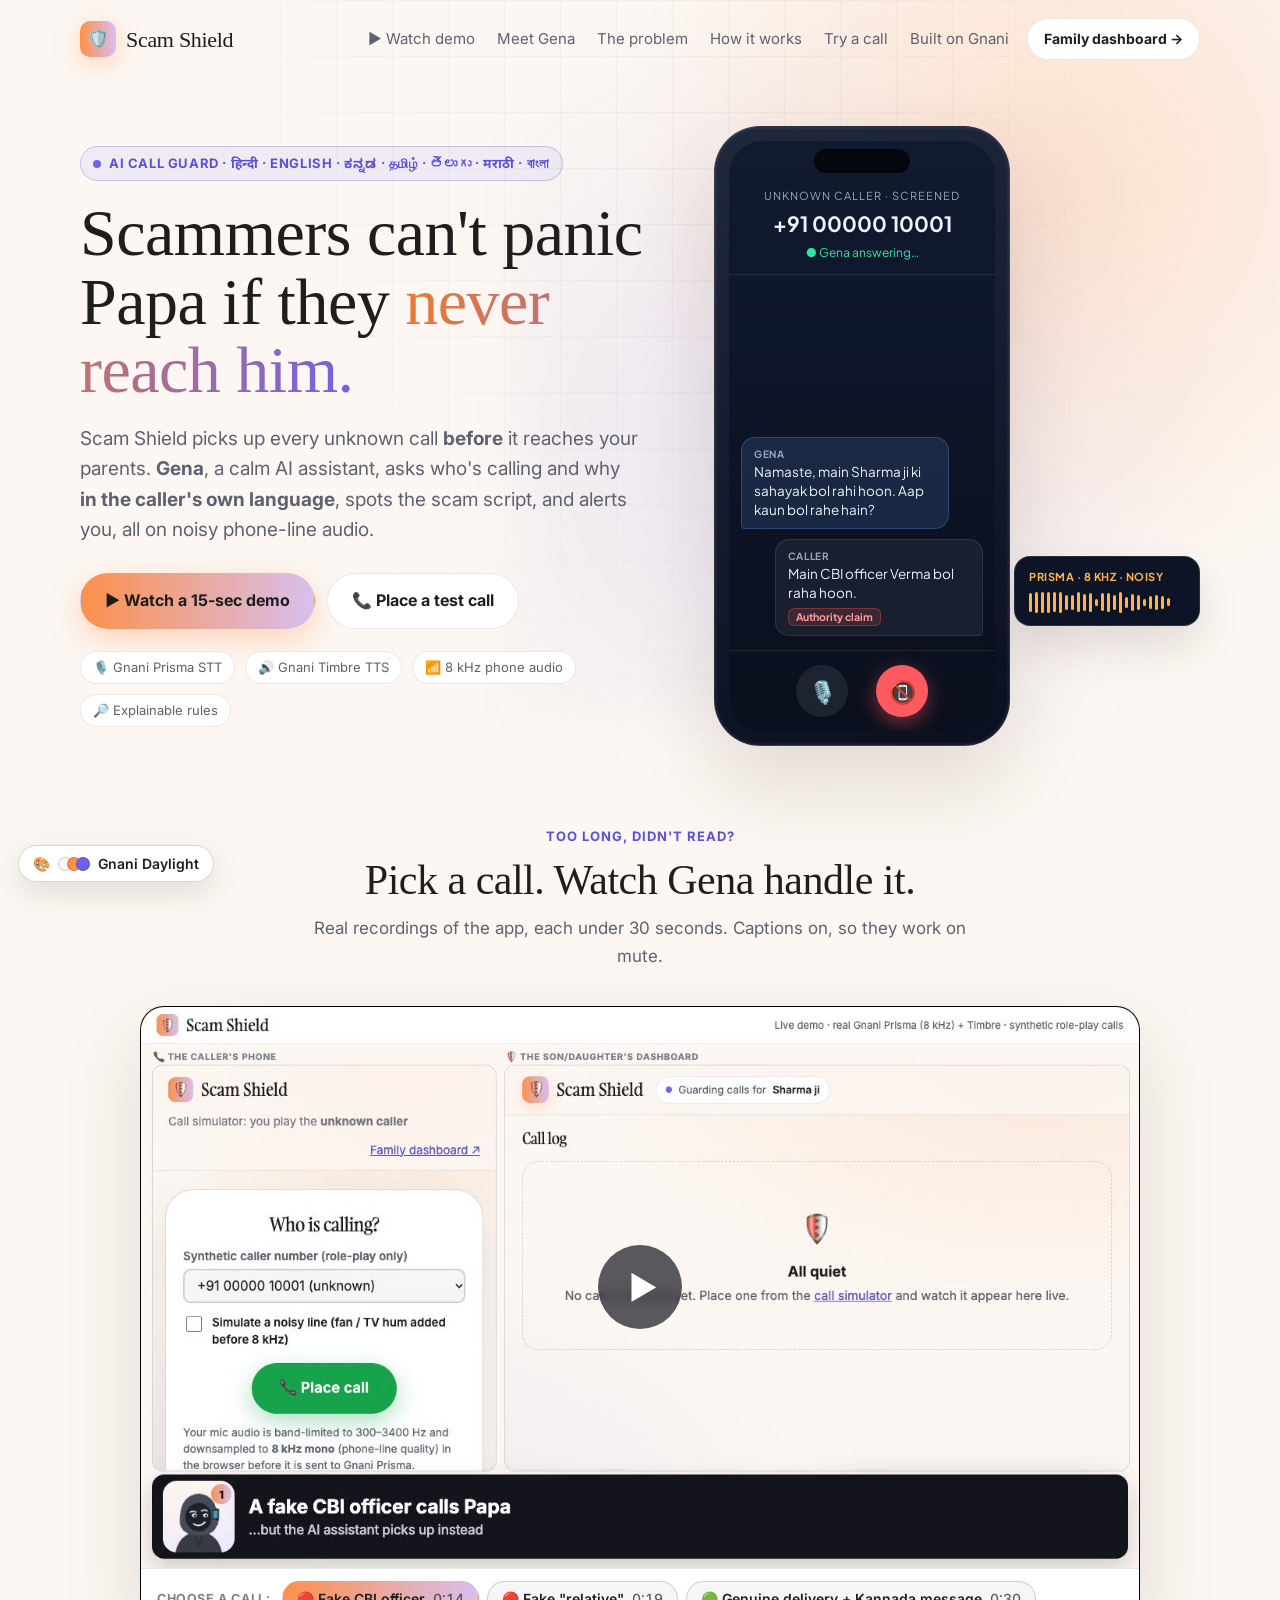
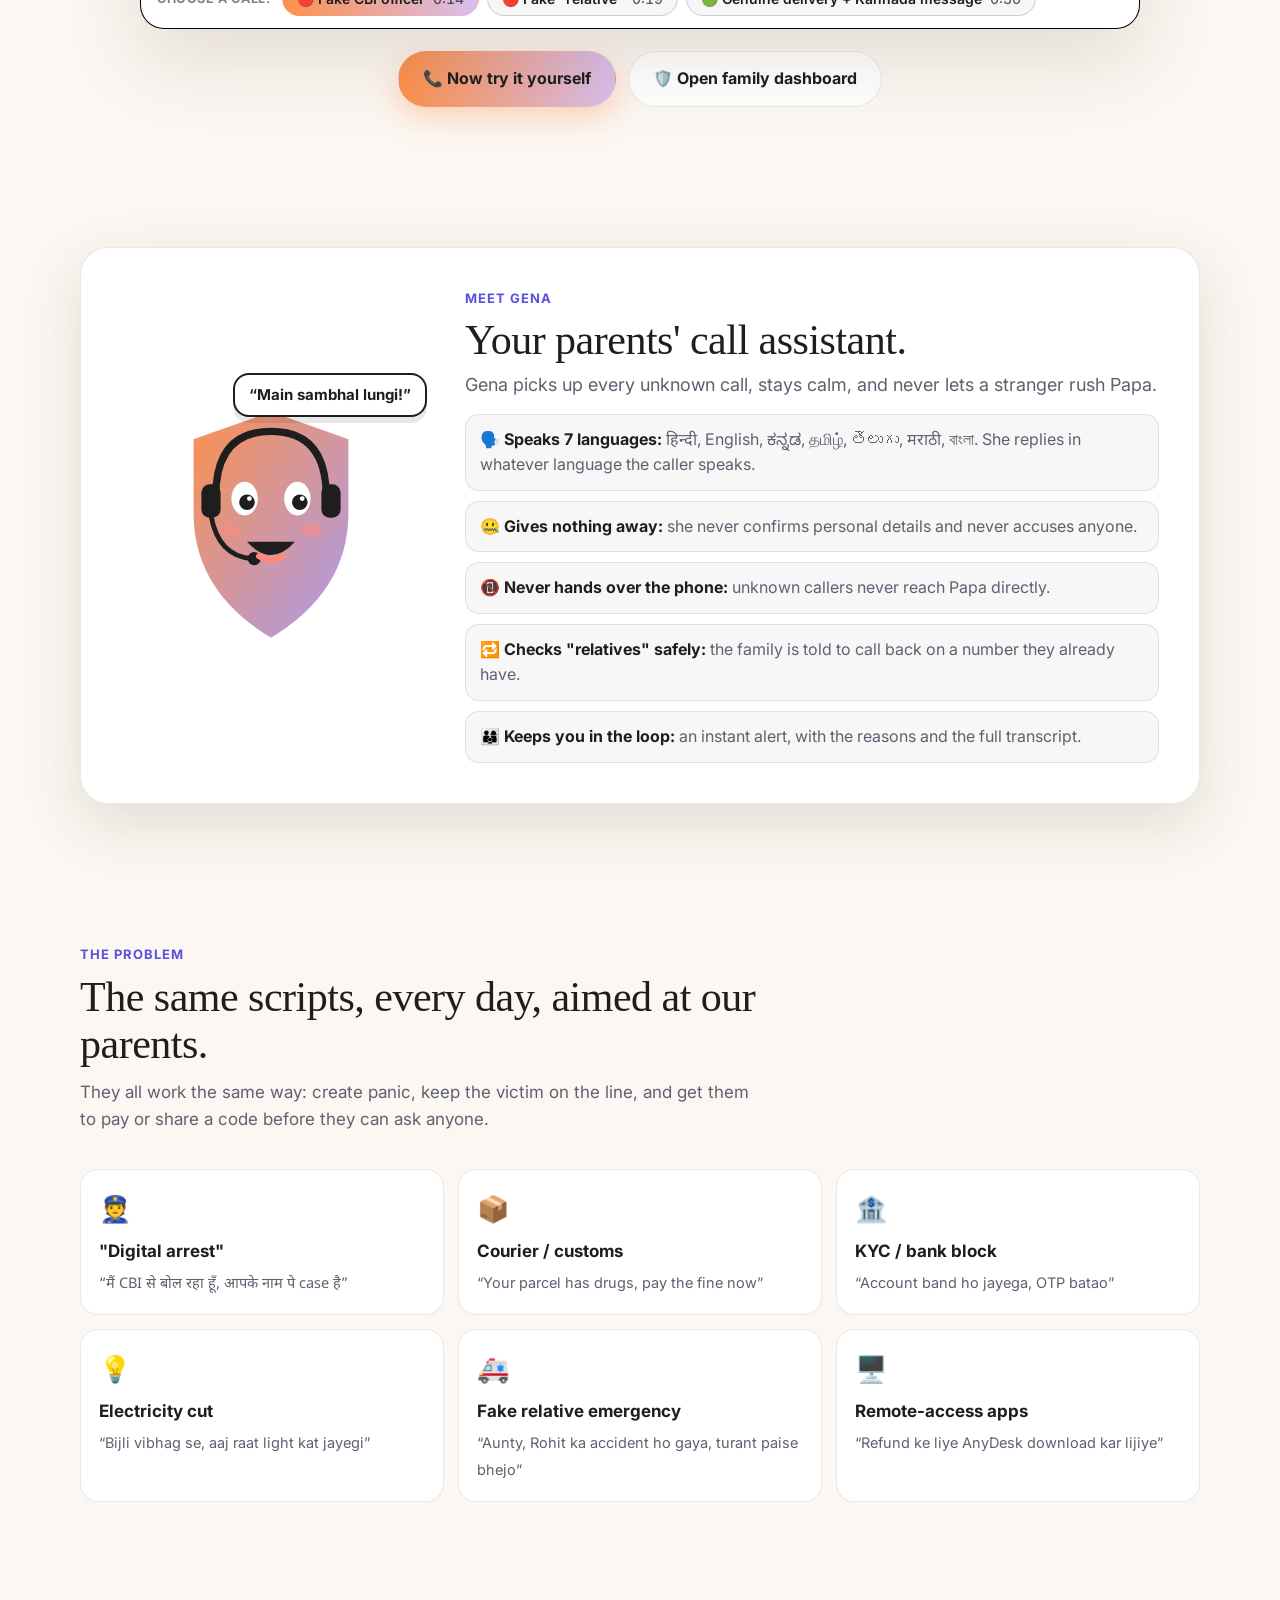
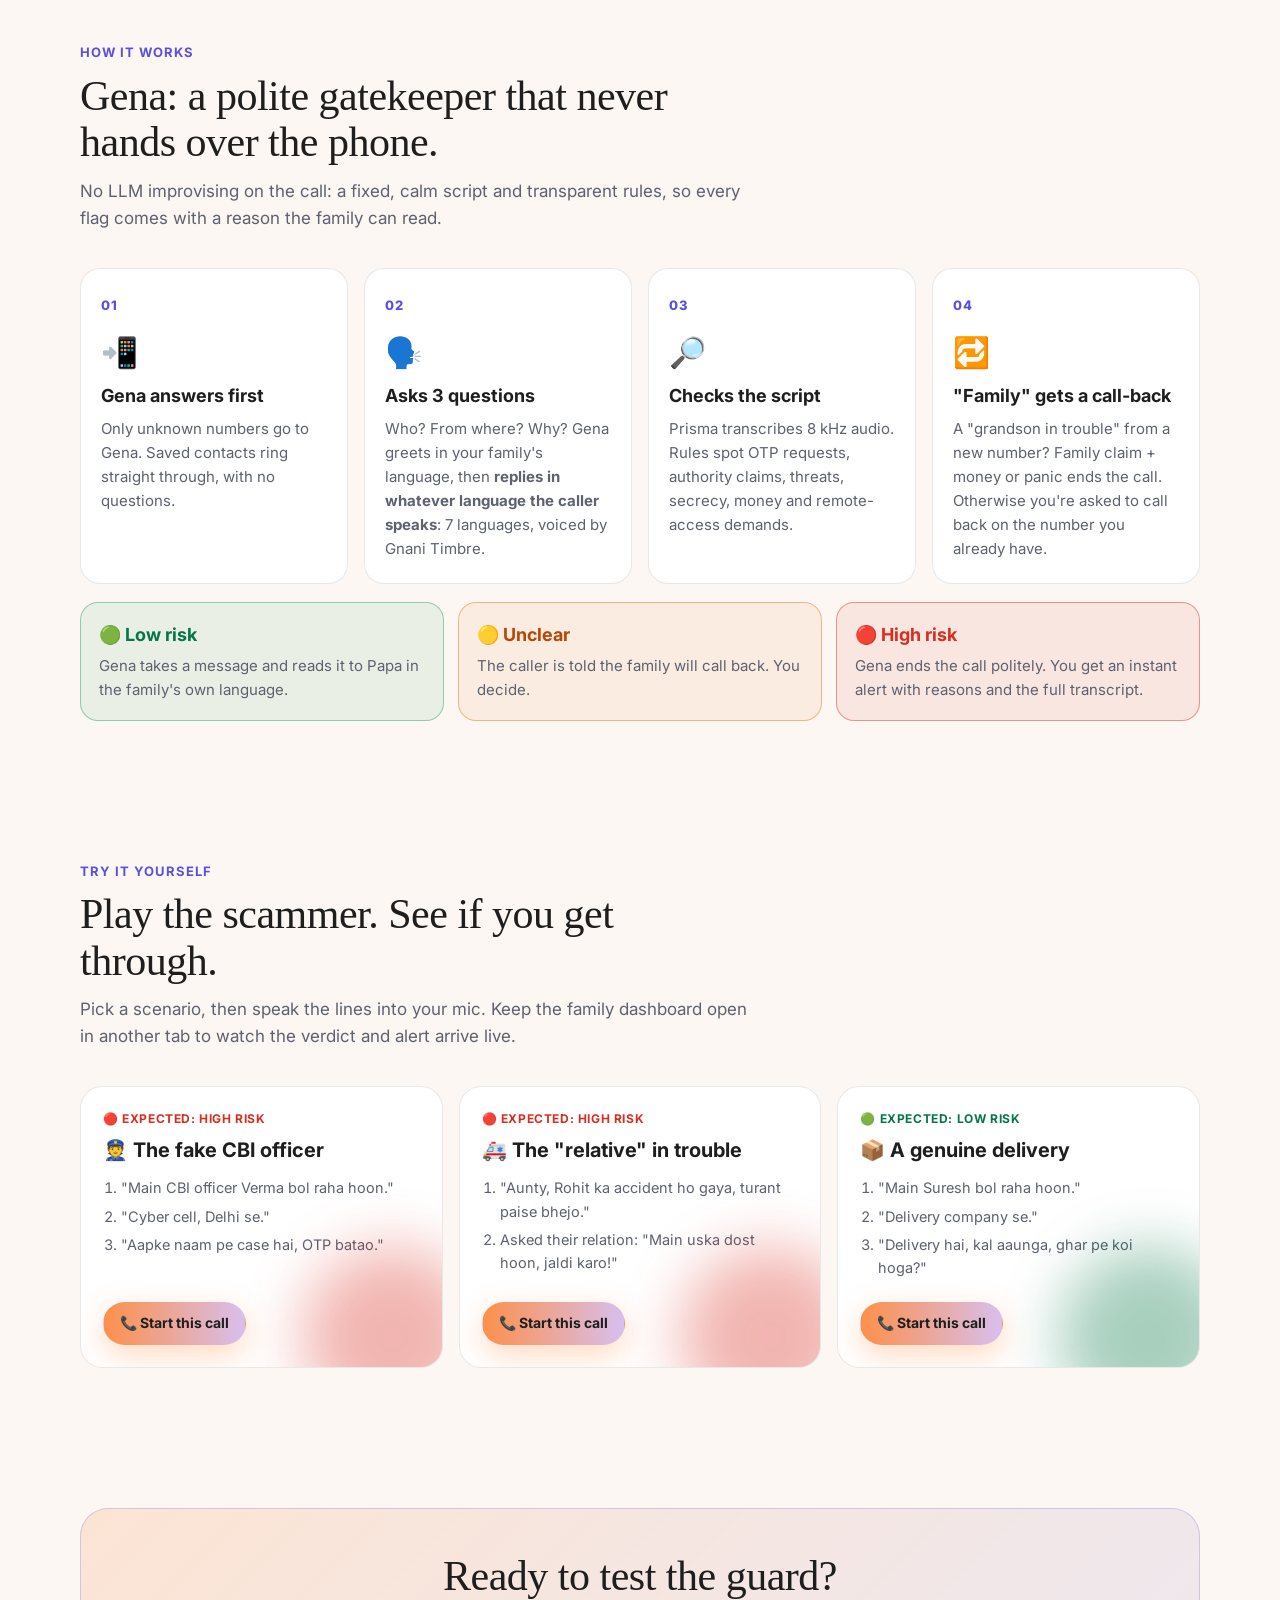
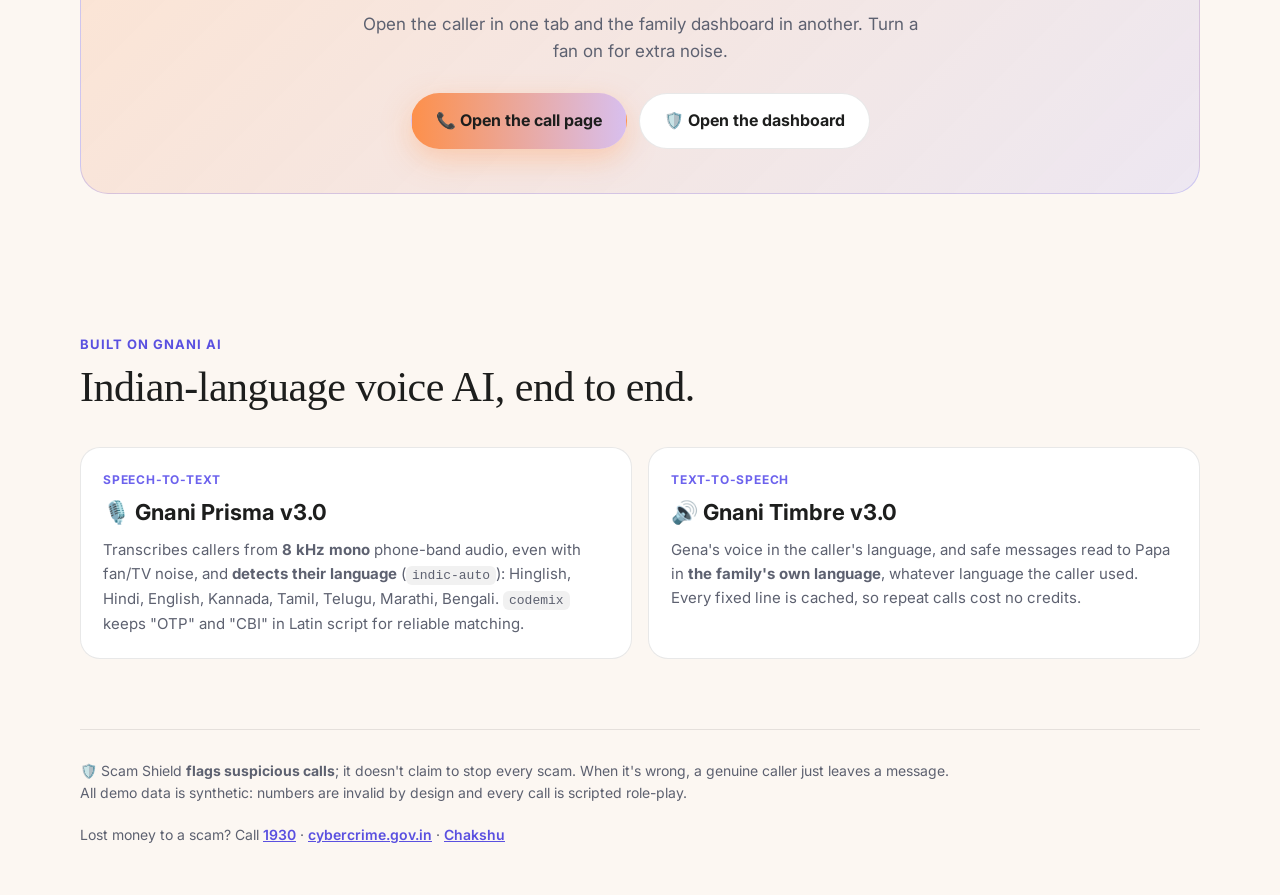
==== static/index.html @ 35595925 "Scam Shield: AI call guard for elderly parents (Gnani Prisma + Timbre) FastAPI backend with Gena, a " ====
<!doctype html>
<html lang="en">
<head>
<meta charset="utf-8">
<meta name="viewport" content="width=device-width, initial-scale=1">
<title>Scam Shield</title>
<meta name="description" content="Meet Gena: an AI call assistant that answers unknown calls for elderly parents, in 7 Indian languages. Built on Gnani Prisma and Timbre.">
<link rel="icon" href="data:image/svg+xml,<svg xmlns=%22http://www.w3.org/2000/svg%22 viewBox=%220 0 100 100%22><text y=%22.9em%22 font-size=%2290%22>🛡️</text></svg>">
<link rel="preconnect" href="https://fonts.googleapis.com">
<link href="https://fonts.googleapis.com/css2?family=Plus+Jakarta+Sans:wght@400;500;600;700;800&family=Noto+Sans+Devanagari:wght@400;600&family=Noto+Sans+Kannada:wght@400;600&display=swap" rel="stylesheet">
<style>
:root {
  --bg: #070b16; --bg2: #0d1426; --card: rgba(var(--fg-rgb),.04); --line: rgba(var(--fg-rgb),.09);
  --ink: #eef2fb; --muted: #9aa6bf; --accent: #ff7a45; --accent2: #ffb347; --teal: #2ee6a6;
  --red: #ff5a5f; --amber: #ffc24b; --green: #36d98a; --blue: #6aa8ff;
}
* { box-sizing: border-box; }
html { scroll-behavior: smooth; }
body { margin: 0; background: var(--bg); color: var(--ink); font: 17px/1.6 "Plus Jakarta Sans", system-ui, sans-serif; overflow-x: hidden; }
.dev { font-family: "Noto Sans Devanagari", "Plus Jakarta Sans", sans-serif; }
.kn { font-family: "Noto Sans Kannada", "Plus Jakarta Sans", sans-serif; }
a { color: inherit; }
.wrap { max-width: 1160px; margin: 0 auto; padding: 0 20px; }

/* background glow */
.glow { position: fixed; inset: -20% -10% auto auto; width: 70vw; height: 70vw; max-width: 900px; max-height: 900px; pointer-events: none; z-index: 0;
  background: radial-gradient(circle at 60% 40%, rgba(var(--accent-rgb),.22), transparent 55%), radial-gradient(circle at 30% 70%, rgba(var(--teal-rgb),.12), transparent 50%); filter: blur(20px); }
.grid-bg { position: fixed; inset: 0; z-index: 0; pointer-events: none; opacity: .35;
  background-image: linear-gradient(var(--line) 1px, transparent 1px), linear-gradient(90deg, var(--line) 1px, transparent 1px);
  background-size: 56px 56px; mask-image: radial-gradient(ellipse at 50% 0%, #000 20%, transparent 70%); -webkit-mask-image: radial-gradient(ellipse at 50% 0%, #000 20%, transparent 70%); }
main, nav, footer { position: relative; z-index: 1; }

/* nav */
nav { display: flex; align-items: center; gap: 18px; padding: 18px 0; }
.logo { white-space: nowrap; display: flex; align-items: center; gap: 10px; font-weight: 800; font-size: 20px; letter-spacing: -.3px; text-decoration: none; }
.logo .mark { width: 36px; height: 36px; border-radius: 10px; display: grid; place-items: center; background: var(--grad); font-size: 18px; box-shadow: 0 6px 24px rgba(var(--accent-rgb),.35); }
nav .links { margin-left: auto; display: flex; gap: 22px; font-size: 15px; color: var(--muted); }
nav .links a { text-decoration: none; } nav .links a:hover { color: var(--ink); }
@media (max-width: 760px) { nav .links { display: none; } nav .btn.sm { margin-left: auto; } }
@media (max-width: 480px) { nav .full { display: none; } }

/* buttons */
.btn { display: inline-flex; align-items: center; gap: 10px; padding: 14px 24px; border-radius: 999px; font-weight: 700; text-decoration: none; font-size: 16px; transition: transform .15s, box-shadow .15s; border: 1px solid transparent; }
.btn:hover { transform: translateY(-2px); }
.btn.primary { background: var(--grad); color: var(--on-accent); box-shadow: 0 10px 30px rgba(var(--accent-rgb),.35); }
.btn.ghost { border-color: var(--line); background: var(--card); color: var(--ink); }
.btn.sm { padding: 9px 16px; font-size: 14px; }

/* hero */
.hero { display: grid; grid-template-columns: 1.1fr .9fr; gap: 40px; align-items: center; padding: 48px 0 70px; }
@media (max-width: 920px) { .hero { grid-template-columns: 1fr; padding-top: 20px; } }
.eyebrow { display: inline-flex; align-items: center; gap: 8px; font-size: 13px; font-weight: 700; letter-spacing: .6px; text-transform: uppercase; color: var(--accent2);
  border: 1px solid rgba(var(--accent2-rgb),.3); background: rgba(var(--accent2-rgb),.08); padding: 6px 12px; border-radius: 999px; }
.dot { width: 8px; height: 8px; border-radius: 50%; background: var(--teal); box-shadow: 0 0 0 0 rgba(var(--teal-rgb),.6); animation: ping 1.8s infinite; }
@keyframes ping { 70% { box-shadow: 0 0 0 10px rgba(var(--teal-rgb),0); } 100% { box-shadow: 0 0 0 0 rgba(var(--teal-rgb),0); } }
h1 { font-size: clamp(38px, 5.6vw, 66px); line-height: 1.04; letter-spacing: -1.8px; margin: 18px 0 18px; font-weight: 800; }
h1 .grad { background: var(--grad-text); -webkit-background-clip: text; background-clip: text; color: transparent; }
.lead { font-size: 19px; color: var(--muted); max-width: 560px; }
.cta { display: flex; gap: 12px; flex-wrap: wrap; margin: 28px 0 22px; }
.badges { display: flex; gap: 10px; flex-wrap: wrap; font-size: 13px; color: var(--muted); }
.badges span { border: 1px solid var(--line); border-radius: 999px; padding: 5px 12px; background: var(--card); }

/* phone mockup */
.phone-wrap { display: flex; justify-content: flex-start; position: relative; width: 100%; max-width: 530px; margin: 0 auto; }
.phone { width: 296px; height: 620px; border-radius: 46px; padding: 14px; background: linear-gradient(160deg, #20283d, #0b1020); border: 1px solid rgba(var(--fg-rgb),.12);
  box-shadow: 0 40px 80px var(--shadow), inset 0 0 0 2px rgba(var(--fg-rgb),.04); position: relative; }
.screen { height: 100%; border-radius: 34px; background: linear-gradient(180deg, #111a30, #0a0f1d); overflow: hidden; display: flex; flex-direction: column; position: relative; }
.notch { position: absolute; top: 8px; left: 50%; transform: translateX(-50%); width: 96px; height: 24px; background: #05070e; border-radius: 20px; z-index: 2; }
.ph-head { padding: 46px 18px 12px; text-align: center; border-bottom: 1px solid var(--line); }
.ph-head .lbl { font-size: 11px; letter-spacing: 1px; text-transform: uppercase; color: var(--muted); }
.ph-head .num { font-size: 21px; font-weight: 700; margin-top: 2px; }
.ph-head .state { font-size: 12px; color: var(--teal); margin-top: 2px; }
.feed { flex: 1; padding: 14px 12px; display: flex; flex-direction: column; gap: 9px; overflow: hidden; justify-content: flex-end; }
.msg { max-width: 86%; padding: 9px 12px; border-radius: 14px; font-size: 13.5px; line-height: 1.4; opacity: 0; transform: translateY(10px); animation: in .45s forwards; }
@keyframes in { to { opacity: 1; transform: none; } }
.msg.agent { background: rgba(var(--blue-rgb),.14); border: 1px solid rgba(var(--blue-rgb),.25); align-self: flex-start; border-bottom-left-radius: 4px; }
.msg.caller { background: rgba(var(--fg-rgb),.06); border: 1px solid var(--line); align-self: flex-end; border-bottom-right-radius: 4px; }
.msg .who { font-size: 10px; font-weight: 700; letter-spacing: .6px; text-transform: uppercase; color: var(--muted); margin-bottom: 2px; }
.flag { font-size: 10.5px; font-weight: 700; margin-top: 5px; display: flex; gap: 4px; flex-wrap: wrap; }
.flag i { font-style: normal; padding: 1px 7px; border-radius: 6px; background: rgba(var(--red-rgb),.16); color: var(--red-ink); border: 1px solid rgba(var(--red-rgb),.3); }
.verdict { align-self: stretch; margin-top: 4px; border-radius: 14px; padding: 11px 12px; background: rgba(var(--red-rgb),.12); border: 1px solid rgba(var(--red-rgb),.45); font-size: 13px; opacity: 0; animation: in .5s forwards; }
.verdict b { color: var(--red-ink); font-size: 15px; }
.ph-foot { padding: 14px; display: flex; justify-content: center; gap: 28px; border-top: 1px solid var(--line); }
.ph-foot div { width: 52px; height: 52px; border-radius: 50%; display: grid; place-items: center; font-size: 22px; }
.ph-foot .mic { background: rgba(var(--fg-rgb),.08); }
.ph-foot .end { background: var(--red); box-shadow: 0 6px 20px rgba(var(--red-rgb),.45); }
.float { position: absolute; z-index: 3; background: #0d1426; border: 1px solid rgba(255,255,255,.12); border-radius: 16px; padding: 12px 14px; font-size: 13px; line-height: 1.45; box-shadow: 0 20px 40px var(--shadow); }
.float.wa { right: 0; top: 96px; width: 186px; border-left: 3px solid #25d366; transform: translateY(8px); transition: opacity .5s, transform .5s; }
.float.wa.show { opacity: 1 !important; transform: none; }
.float.wa .t { color: #6ee7a0; font-weight: 700; font-size: 11px; letter-spacing: .5px; text-transform: uppercase; }
.float.stt { right: 0; bottom: 120px; width: 186px; }
.float.stt .t { color: var(--accent2); font-weight: 700; font-size: 11px; letter-spacing: .5px; text-transform: uppercase; }
.wave { display: flex; gap: 3px; align-items: center; height: 22px; margin-top: 6px; }
.wave span { width: 3px; border-radius: 2px; background: var(--accent2); animation: wv 1s infinite ease-in-out; }
@keyframes wv { 50% { transform: scaleY(.3); } }
/* cards need ~190px beside the phone: hide them where the column is too narrow */
@media (max-width: 1180px) and (min-width: 921px) { .float { display: none; } }
@media (max-width: 920px) { .phone-wrap { margin-top: 30px; } }
@media (max-width: 560px) { .float { display: none; } .phone-wrap { justify-content: center; } }
@media (max-width: 420px) { .phone { width: 290px; height: 580px; } .float { display: none; } }

/* sections */
section { padding: 70px 0; }
.sec-head { max-width: 680px; margin-bottom: 36px; }
.kicker { color: var(--accent2); font-weight: 700; font-size: 13px; letter-spacing: 1px; text-transform: uppercase; }
h2 { font-size: clamp(28px, 3.6vw, 42px); letter-spacing: -1px; line-height: 1.1; margin: 10px 0 12px; }
.sec-head p { color: var(--muted); margin: 0; }

.scams { display: grid; grid-template-columns: repeat(3, 1fr); gap: 14px; }
@media (max-width: 860px) { .scams { grid-template-columns: 1fr 1fr; } }
@media (max-width: 520px) { .scams { grid-template-columns: 1fr; } }
.scam { background: var(--card); border: 1px solid var(--line); border-radius: 18px; padding: 18px; transition: border-color .2s, transform .2s; }
.scam:hover { border-color: rgba(var(--accent-rgb),.45); transform: translateY(-3px); }
.scam .ic { font-size: 26px; }
.scam h3 { margin: 8px 0 4px; font-size: 17px; }
.scam q { color: var(--muted); font-size: 14.5px; quotes: "“" "”"; }

.steps { display: grid; grid-template-columns: repeat(4, 1fr); gap: 16px; counter-reset: s; }
@media (max-width: 920px) { .steps { grid-template-columns: 1fr 1fr; } }
@media (max-width: 560px) { .steps { grid-template-columns: 1fr; } }
.step { position: relative; background: var(--card-bg); border: 1px solid var(--line); border-radius: 20px; padding: 22px 20px; }
.step::before { counter-increment: s; content: "0" counter(s); font-weight: 800; font-size: 13px; color: var(--accent2); letter-spacing: 1px; }
.step .ic { font-size: 30px; margin: 10px 0 6px; }
.step h3 { margin: 0 0 6px; font-size: 18px; }
.step p { margin: 0; color: var(--muted); font-size: 15px; }

.verdicts { display: grid; grid-template-columns: repeat(3, 1fr); gap: 14px; margin-top: 18px; }
@media (max-width: 760px) { .verdicts { grid-template-columns: 1fr; } }
.v { border-radius: 18px; padding: 18px; border: 1px solid; }
.v h3 { margin: 0 0 4px; font-size: 18px; }
.v p { margin: 0; font-size: 15px; color: var(--muted); }
.v.g { border-color: rgba(var(--green-rgb),.4); background: rgba(var(--green-rgb),.07); } .v.g h3 { color: var(--green); }
.v.y { border-color: rgba(var(--amber-rgb),.4); background: rgba(var(--amber-rgb),.07); } .v.y h3 { color: var(--amber); }
.v.r { border-color: rgba(var(--red-rgb),.45); background: rgba(var(--red-rgb),.08); } .v.r h3 { color: var(--red); }

/* demo cards */
.demo { display: grid; grid-template-columns: repeat(3, 1fr); gap: 16px; }
@media (max-width: 920px) { .demo { grid-template-columns: 1fr; } }
.dcard { display: flex; flex-direction: column; border-radius: 22px; padding: 22px; background: var(--bg2); border: 1px solid var(--line); position: relative; overflow: hidden; }
.dcard::after { content: ""; position: absolute; inset: auto -40px -60px auto; width: 180px; height: 180px; border-radius: 50%; filter: blur(30px); opacity: .35; }
.dcard.r::after { background: var(--red); } .dcard.y::after { background: var(--amber); } .dcard.g::after { background: var(--green); }
.dcard .tag { font-size: 12px; font-weight: 700; letter-spacing: .6px; text-transform: uppercase; }
.dcard.r .tag { color: var(--red); } .dcard.g .tag { color: var(--green); } .dcard.y .tag { color: var(--amber); }
.dcard h3 { margin: 6px 0 10px; font-size: 20px; }
.dcard .lines { font-size: 14.5px; color: var(--muted); margin: 0 0 18px; padding-left: 18px; flex: 1; }
.dcard .lines li { margin-bottom: 5px; }
.dcard .btn { align-self: flex-start; position: relative; z-index: 1; }

.cta-band { border-radius: 28px; padding: 44px 32px; text-align: center; background: linear-gradient(135deg, rgba(var(--accent-rgb),.18), rgba(var(--teal-rgb),.10)); border: 1px solid rgba(var(--accent2-rgb),.25); }
.cta-band h2 { margin-top: 0; }
.cta-band .cta { justify-content: center; margin-bottom: 0; }

.tech { display: grid; grid-template-columns: 1fr 1fr; gap: 16px; }
@media (max-width: 760px) { .tech { grid-template-columns: 1fr; } }
.tcard { border: 1px solid var(--line); border-radius: 20px; padding: 22px; background: var(--card); }
.tcard .k { font-size: 12px; font-weight: 700; color: var(--teal); letter-spacing: .8px; text-transform: uppercase; }
.tcard h3 { margin: 6px 0 8px; font-size: 22px; }
.tcard p { margin: 0; color: var(--muted); font-size: 15px; }
.tcard code { font-size: 13px; background: rgba(var(--fg-rgb),.06); padding: 2px 6px; border-radius: 6px; }

footer { border-top: 1px solid var(--line); padding: 30px 0 50px; color: var(--muted); font-size: 14px; }
footer .row { display: flex; gap: 20px; flex-wrap: wrap; justify-content: space-between; }
.help a { color: var(--accent2); font-weight: 600; }

@media (prefers-reduced-motion: reduce) { *, *::before, *::after { animation: none !important; transition: none !important; } .msg, .verdict { opacity: 1; transform: none; } }

/* the phone mockup is always a dark phone screen, whatever the page theme */
.phone-wrap { --fg-rgb: 255,255,255; --ink: #eef2fb; --muted: #9aa6bf; --line: rgba(255,255,255,.09); --red-ink: #ff9b9e;
  --red-rgb: 255,90,95; --blue-rgb: 106,168,255; --teal: #2ee6a6; --accent2: #ffb347; --red: #ff5a5f; color: var(--ink); }
html[data-theme] .phone-wrap h1, .phone-wrap { font-family: "Plus Jakarta Sans", system-ui, sans-serif; }
html[data-theme] .logo { font-family: var(--font-display); font-weight: 400; font-size: 22px; }
/* demo video */
.watch { padding-top: 10px; }
.sec-head.center { margin-left: auto; margin-right: auto; text-align: center; }
.player { position: relative; max-width: 1000px; margin: 0 auto; border-radius: 24px; overflow: hidden; border: 1px solid var(--line2);
  box-shadow: 0 30px 80px var(--shadow); background: #000; }
.player video { display: block; width: 100%; aspect-ratio: 16 / 9; height: auto; background: #000; cursor: pointer; }
.chapters { display: flex; gap: 8px; flex-wrap: wrap; padding: 12px; background: var(--panel); border-top: 1px solid var(--line); }
.chapters button { font: 600 14px var(--font-body); padding: 8px 14px; border-radius: 999px; border: 1px solid var(--line2); background: rgba(var(--fg-rgb),.04); color: var(--ink); cursor: pointer; }
.chapters button:hover { border-color: rgba(var(--accent-rgb),.6); }
.chapters button.on { background: var(--grad); color: var(--on-accent); border-color: transparent; }
.chapters .pick { align-self: center; font: 700 12.5px var(--font-body); letter-spacing: .6px; text-transform: uppercase; color: var(--faint); margin: 0 4px 0 4px; }
.chapters button em { font-style: normal; font-weight: 500; opacity: .7; margin-left: 4px; font-variant-numeric: tabular-nums; }
@media (max-width: 520px) { .chapters .pick { width: 100%; } }
.watch-cta { display: flex; gap: 12px; justify-content: center; flex-wrap: wrap; margin-top: 22px; }
@media (max-width: 520px) { .player { border-radius: 16px; } .chapters button { font-size: 13px; } }
/* custom player bar (below the video so it never covers the burned-in captions) */
.vwrap { position: relative; }
.vbar { position: absolute; left: 0; right: 0; bottom: 0; z-index: 5; display: flex; align-items: center; gap: 12px; padding: 28px 14px 10px; color: #fff;
  background: linear-gradient(180deg, transparent, rgba(10,10,14,.82) 45%); opacity: 0; transform: translateY(8px); pointer-events: none;
  transition: opacity .22s ease, transform .22s ease; }
.vwrap:hover .vbar, .vwrap:has(:focus-visible) .vbar, .vwrap.touch .vbar { opacity: 1; transform: none; pointer-events: auto; }
@media (hover: none) { .vwrap:hover .vbar { opacity: 0; transform: translateY(8px); pointer-events: none; } .vwrap.touch .vbar { opacity: 1; transform: none; pointer-events: auto; } }
.vb { flex: none; width: 36px; height: 36px; border-radius: 10px; border: none; background: rgba(255,255,255,.08); color: #fff; font-size: 15px; cursor: pointer; display: grid; place-items: center; }
.vb:hover { background: rgba(255,255,255,.16); }
.vb:focus-visible, .vbar input:focus-visible { outline: 2px solid #ffb37a; outline-offset: 2px; }
.vtime { flex: none; font: 600 13px var(--font-body); font-variant-numeric: tabular-nums; color: #c9c6d6; min-width: 86px; }
.scrub { position: relative; flex: 1; height: 36px; display: flex; align-items: center; }
.scrub input { -webkit-appearance: none; appearance: none; width: 100%; height: 6px; border-radius: 99px; margin: 0; cursor: pointer; position: relative; z-index: 2;
  background: linear-gradient(90deg, #fd904b, #a99cf0) 0 / var(--p, 0%) 100% no-repeat, rgba(255,255,255,.18); transition: height .15s; }
.scrub:hover input { height: 8px; }
.scrub input::-webkit-slider-thumb { -webkit-appearance: none; width: 16px; height: 16px; border-radius: 50%; background: #fff; border: 3px solid #fd904b; box-shadow: 0 2px 8px rgba(0,0,0,.4); }
.scrub input::-moz-range-thumb { width: 12px; height: 12px; border-radius: 50%; background: #fff; border: 3px solid #fd904b; }
.scrub input::-moz-range-track { background: transparent; }
.tip { position: absolute; bottom: 38px; transform: translateX(-50%); padding: 4px 9px; border-radius: 8px; background: #fff; color: #1d1e1d; font: 700 12px var(--font-body);
  white-space: nowrap; pointer-events: none; opacity: 0; transition: opacity .12s; z-index: 4; }
.scrub:hover .tip { opacity: 1; }
.bigplay { position: absolute; left: 50%; top: 50%; width: 84px; height: 84px; margin: -42px 0 0 -42px; border-radius: 50%; display: grid; place-items: center;
  background: rgba(20,21,28,.7); color: #fff; font-size: 32px; padding-left: 6px; pointer-events: none; opacity: 0; transition: opacity .2s; backdrop-filter: blur(6px); }
.player.paused .bigplay { opacity: 1; }
@media (max-width: 520px) { .vbar { gap: 8px; padding: 8px 10px; } .vtime { min-width: 0; font-size: 12px; } .vb { width: 32px; height: 32px; } }
/* meet Gena */
.gena-card { display: grid; grid-template-columns: 300px 1fr; gap: 44px; align-items: center; padding: 40px; border-radius: 28px; background: var(--card-bg); border: 1px solid var(--line); box-shadow: 0 20px 60px var(--shadow); }
@media (max-width: 860px) { .gena-card { grid-template-columns: 1fr; padding: 26px; gap: 18px; text-align: left; } }
.gena-hero { position: relative; display: flex; justify-content: center; }
.gena-hero .gena-av { width: 240px; height: 288px; }
@media (max-width: 860px) { .gena-hero .gena-av { width: 170px; height: 204px; } }
.gena-badge { position: absolute; top: -8px; right: -6px; padding: 8px 14px; border-radius: 16px; background: var(--panel2); border: 2px solid var(--ink); font-weight: 700; font-size: 15px; box-shadow: 0 6px 0 rgba(var(--fg-rgb),.1); white-space: nowrap; }
.gena-card h2 { margin: 8px 0 8px; }
.gena-lead { color: var(--muted); margin: 0 0 14px; font-size: 18px; }
.gena-list { list-style: none; padding: 0; margin: 0; display: grid; gap: 10px; }
.gena-list li { padding: 12px 14px; border-radius: 14px; background: rgba(var(--fg-rgb),.035); border: 1px solid var(--line); font-size: 16px; color: var(--muted); }
.gena-list li b { color: var(--ink); }
</style>
<script src="/static/characters.js"></script>
<link rel="stylesheet" href="/static/theme.css">
<script src="/static/theme.js"></script>
</head>
<body>
<div class="glow"></div><div class="grid-bg"></div>

<div class="wrap">
<nav>
  <a class="logo" href="/"><span class="mark">🛡️</span> Scam Shield</a>
  <div class="links"><a href="#watch">▶ Watch demo</a><a href="#gena">Meet Gena</a><a href="#problem">The problem</a><a href="#how">How it works</a><a href="#demo">Try a call</a><a href="#tech">Built on Gnani</a></div>
  <a class="btn ghost sm" href="/dashboard" style="white-space:nowrap;gap:0"><span class="full">Family&nbsp;</span>dashboard →</a>
</nav>

<main>
  <!-- HERO -->
  <div class="hero">
    <div>
      <span class="eyebrow"><span class="dot"></span> AI call guard · हिन्दी · English · ಕನ್ನಡ · தமிழ் · తెలుగు · मराठी · বাংলা</span>
      <h1>Scammers can't panic Papa if they <span class="grad">never reach him.</span></h1>
      <p class="lead">Scam Shield picks up every unknown call <b>before</b> it reaches your parents. <b>Gena</b>, a calm AI assistant, asks who's calling and why <b>in the caller's own language</b>, spots the scam script, and alerts you, all on noisy phone-line audio.</p>
      <div class="cta">
        <a class="btn primary" href="#watch">▶ Watch a 15-sec demo</a>
        <a class="btn ghost" href="/caller">📞 Place a test call</a>
      </div>
      <div class="badges"><span>🎙️ Gnani Prisma STT</span><span>🔊 Gnani Timbre TTS</span><span>📶 8 kHz phone audio</span><span>🔎 Explainable rules</span></div>
    </div>

    <div class="phone-wrap" aria-hidden="true">
      <div class="phone"><div class="screen">
        <div class="notch"></div>
        <div class="ph-head"><div class="lbl">Unknown caller · screened</div><div class="num">+91 00000 10001</div><div class="state" id="phState">● Gena answering…</div></div>
        <div class="feed" id="feed"></div>
        <div class="ph-foot"><div class="mic">🎙️</div><div class="end">📵</div></div>
      </div></div>
      <div class="float stt"><div class="t">Prisma · 8 kHz · noisy</div><div class="wave" id="wave"></div></div>
      <div class="float wa" id="wa" style="opacity:0"><div class="t">WhatsApp · Gena</div>🔴 I stopped a suspicious call to Papa. <b>Authority claim + Threat + OTP request.</b> Papa was not connected.</div>
    </div>
  </div>

  <!-- WATCH -->
  <section id="watch" class="watch">
    <div class="sec-head center">
      <div class="kicker">Too long, didn't read?</div>
      <h2>Pick a call. Watch Gena handle it.</h2>
      <p>Real recordings of the app, each under 30 seconds. Captions on, so they work on mute.</p>
    </div>
    <div class="player">
      <div class="vwrap" id="vwrap">
      <video id="demoVid" src="/static/media/case-cbi.mp4" poster="/static/media/case-cbi.jpg"
             muted loop playsinline preload="metadata" aria-label="Scam Shield demo video with captions"></video>
      <div class="bigplay" id="bigPlay" aria-hidden="true">▶</div>
      <div class="vbar" id="vbar">
        <button class="vb" id="vPlay" type="button" aria-label="Pause">❚❚</button>
        <span class="vtime" id="vTime">0:00 / 0:00</span>
        <div class="scrub" id="scrub">
          <input type="range" id="vSeek" min="0" max="100" step="0.1" value="0" aria-label="Seek video">
          <div class="tip" id="tip">0:00</div>
        </div>
        <button class="vb" id="vMute" type="button" aria-label="Unmute">🔇</button>
        <button class="vb" id="vFull" type="button" aria-label="Full screen">⛶</button>
      </div>
      </div>
      <div class="chapters" id="chapters" role="tablist" aria-label="Choose a call to watch">
        <span class="pick">Choose a call:</span>
        <button role="tab" data-case="cbi" class="on" aria-selected="true">🔴 Fake CBI officer <em>0:14</em></button>
        <button role="tab" data-case="relative" aria-selected="false">🔴 Fake "relative" <em>0:19</em></button>
        <button role="tab" data-case="delivery" aria-selected="false">🟢 Genuine delivery + Kannada message <em>0:30</em></button>
      </div>
    </div>
    <div class="watch-cta"><a class="btn primary" href="/caller">📞 Now try it yourself</a><a class="btn ghost" href="/dashboard">🛡️ Open family dashboard</a></div>
  </section>

  <!-- MEET GENA -->
  <section id="gena" class="gena-sec">
    <div class="gena-card">
      <div class="gena-hero"><span class="gena-av" id="genaBig"></span><span class="gena-badge">“Main sambhal lungi!”</span></div>
      <div>
        <div class="kicker">Meet Gena</div>
        <h2>Your parents' call assistant.</h2>
        <p class="gena-lead">Gena picks up every unknown call, stays calm, and never lets a stranger rush Papa.</p>
        <ul class="gena-list">
          <li><b>🗣️ Speaks 7 languages:</b> हिन्दी, English, ಕನ್ನಡ, தமிழ், తెలుగు, मराठी, বাংলা. She replies in whatever language the caller speaks.</li>
          <li><b>🤐 Gives nothing away:</b> she never confirms personal details and never accuses anyone.</li>
          <li><b>📵 Never hands over the phone:</b> unknown callers never reach Papa directly.</li>
          <li><b>🔁 Checks "relatives" safely:</b> the family is told to call back on a number they already have.</li>
          <li><b>👨‍👩‍👦 Keeps you in the loop:</b> an instant alert, with the reasons and the full transcript.</li>
        </ul>
      </div>
    </div>
  </section>

  <!-- PROBLEM -->
  <section id="problem">
    <div class="sec-head">
      <div class="kicker">The problem</div>
      <h2>The same scripts, every day, aimed at our parents.</h2>
      <p>They all work the same way: create panic, keep the victim on the line, and get them to pay or share a code before they can ask anyone.</p>
    </div>
    <div class="scams">
      <div class="scam"><div class="ic">👮</div><h3>"Digital arrest"</h3><q class="dev">मैं CBI से बोल रहा हूँ, आपके नाम पे case है</q></div>
      <div class="scam"><div class="ic">📦</div><h3>Courier / customs</h3><q>Your parcel has drugs, pay the fine now</q></div>
      <div class="scam"><div class="ic">🏦</div><h3>KYC / bank block</h3><q>Account band ho jayega, OTP batao</q></div>
      <div class="scam"><div class="ic">💡</div><h3>Electricity cut</h3><q>Bijli vibhag se, aaj raat light kat jayegi</q></div>
      <div class="scam"><div class="ic">🚑</div><h3>Fake relative emergency</h3><q>Aunty, Rohit ka accident ho gaya, turant paise bhejo</q></div>
      <div class="scam"><div class="ic">🖥️</div><h3>Remote-access apps</h3><q>Refund ke liye AnyDesk download kar lijiye</q></div>
    </div>
  </section>

  <!-- HOW -->
  <section id="how">
    <div class="sec-head">
      <div class="kicker">How it works</div>
      <h2>Gena: a polite gatekeeper that never hands over the phone.</h2>
      <p>No LLM improvising on the call: a fixed, calm script and transparent rules, so every flag comes with a reason the family can read.</p>
    </div>
    <div class="steps">
      <div class="step"><div class="ic">📲</div><h3>Gena answers first</h3><p>Only unknown numbers go to Gena. Saved contacts ring straight through, with no questions.</p></div>
      <div class="step"><div class="ic">🗣️</div><h3>Asks 3 questions</h3><p>Who? From where? Why? Gena greets in your family's language, then <b>replies in whatever language the caller speaks</b>: 7 languages, voiced by Gnani Timbre.</p></div>
      <div class="step"><div class="ic">🔎</div><h3>Checks the script</h3><p>Prisma transcribes 8 kHz audio. Rules spot OTP requests, authority claims, threats, secrecy, money and remote-access demands.</p></div>
      <div class="step"><div class="ic">🔁</div><h3>"Family" gets a call-back</h3><p>A "grandson in trouble" from a new number? Family claim + money or panic ends the call. Otherwise you're asked to call back on the number you already have.</p></div>
    </div>
    <div class="verdicts">
      <div class="v g"><h3>🟢 Low risk</h3><p>Gena takes a message and reads it to Papa in the family's own language.</p></div>
      <div class="v y"><h3>🟡 Unclear</h3><p>The caller is told the family will call back. You decide.</p></div>
      <div class="v r"><h3>🔴 High risk</h3><p>Gena ends the call politely. You get an instant alert with reasons and the full transcript.</p></div>
    </div>
  </section>

  <!-- DEMO -->
  <section id="demo">
    <div class="sec-head">
      <div class="kicker">Try it yourself</div>
      <h2>Play the scammer. See if you get through.</h2>
      <p>Pick a scenario, then speak the lines into your mic. Keep the family dashboard open in another tab to watch the verdict and alert arrive live.</p>
    </div>
    <div class="demo">
      <div class="dcard r">
        <span class="tag">🔴 Expected: high risk</span>
        <h3>👮 The fake CBI officer</h3>
        <ol class="lines"><li>"Main CBI officer Verma bol raha hoon."</li><li>"Cyber cell, Delhi se."</li><li>"Aapke naam pe case hai, OTP batao."</li></ol>
        <a class="btn primary sm" href="/caller?n=%2B91%2000000%2010001">📞 Start this call</a>
      </div>
      <div class="dcard r">
        <span class="tag">🔴 Expected: high risk</span>
        <h3>🚑 The "relative" in trouble</h3>
        <ol class="lines"><li>"Aunty, Rohit ka accident ho gaya, turant paise bhejo."</li><li>Asked their relation: "Main uska dost hoon, jaldi karo!"</li></ol>
        <a class="btn primary sm" href="/caller?n=%2B91%2000000%2010002">📞 Start this call</a>
      </div>
      <div class="dcard g">
        <span class="tag">🟢 Expected: low risk</span>
        <h3>📦 A genuine delivery</h3>
        <ol class="lines"><li>"Main Suresh bol raha hoon."</li><li>"Delivery company se."</li><li>"Delivery hai, kal aaunga, ghar pe koi hoga?"</li></ol>
        <a class="btn primary sm" href="/caller?n=%2B91%2000000%2010003">📞 Start this call</a>
      </div>
    </div>
  </section>

  <section>
    <div class="cta-band">
      <h2>Ready to test the guard?</h2>
      <p style="color:var(--muted);margin:0 auto;max-width:560px">Open the caller in one tab and the family dashboard in another. Turn a fan on for extra noise.</p>
      <div class="cta">
        <a class="btn primary" href="/caller" target="_blank">📞 Open the call page</a>
        <a class="btn ghost" href="/dashboard" target="_blank">🛡️ Open the dashboard</a>
      </div>
    </div>
  </section>

  <!-- TECH -->
  <section id="tech">
    <div class="sec-head">
      <div class="kicker">Built on Gnani AI</div>
      <h2>Indian-language voice AI, end to end.</h2>
    </div>
    <div class="tech">
      <div class="tcard"><div class="k">Speech-to-text</div><h3>🎙️ Gnani Prisma v3.0</h3><p>Transcribes callers from <b>8 kHz mono</b> phone-band audio, even with fan/TV noise, and <b>detects their language</b> (<code>indic-auto</code>): Hinglish, Hindi, English, Kannada, Tamil, Telugu, Marathi, Bengali. <code>codemix</code> keeps "OTP" and "CBI" in Latin script for reliable matching.</p></div>
      <div class="tcard"><div class="k">Text-to-speech</div><h3>🔊 Gnani Timbre v3.0</h3><p>Gena's voice in the caller's language, and safe messages read to Papa in <b>the family's own language</b>, whatever language the caller used. Every fixed line is cached, so repeat calls cost no credits.</p></div>
    </div>
  </section>
</main>

<footer>
  <div class="row">
    <div>🛡️ Scam Shield <b>flags suspicious calls</b>; it doesn't claim to stop every scam. When it's wrong, a genuine caller just leaves a message.<br>All demo data is synthetic: numbers are invalid by design and every call is scripted role-play.</div>
    <div class="help">Lost money to a scam? Call <a href="tel:1930">1930</a> · <a href="https://cybercrime.gov.in/" target="_blank" rel="noopener">cybercrime.gov.in</a> · <a href="https://sancharsaathi.gov.in/sfc/" target="_blank" rel="noopener">Chakshu</a></div>
  </div>
</footer>
</div>

<script>
// animated waveform
const wave = document.getElementById('wave');
for (let i = 0; i < 24; i++) { const s = document.createElement('span'); s.style.height = (6 + Math.random() * 16) + 'px'; s.style.animationDelay = (i * 0.05) + 's'; wave.appendChild(s); }

// looping mock call in the phone
const SCRIPT = [
  ['agent', 'Namaste, main Sharma ji ki sahayak bol rahi hoon. Aap kaun bol rahe hain?'],
  ['caller', 'Main CBI officer Verma bol raha hoon.', ['Authority claim']],
  ['agent', 'Aapne kis kaam ke liye call kiya hai?'],
  ['caller', 'Aapke naam pe case hai, OTP batao, kisi ko mat batana.', ['Threat', 'OTP request', 'Secrecy']],
  ['verdict'],
  ['agent', 'Dhanyavaad. Yeh call samaapt ki ja rahi hai.'],
];
const feed = document.getElementById('feed'), st = document.getElementById('phState'), wa = document.getElementById('wa');
const reduce = matchMedia('(prefers-reduced-motion: reduce)').matches;
async function loop() {
  while (true) {
    feed.innerHTML = ''; wa.classList.remove('show'); st.textContent = '● Gena answering…'; st.style.color = '';
    for (const [who, text, flags] of SCRIPT) {
      await new Promise(r => setTimeout(r, reduce ? 0 : 1500));
      const el = document.createElement('div');
      if (who === 'verdict') {
        el.className = 'verdict';
        el.innerHTML = '<b>🔴 High risk</b><br>Authority claim + Urgency/threat + Credentials + Secrecy';
        st.textContent = '● Scam detected, ending call'; st.style.color = 'var(--red)';
      } else {
        el.className = 'msg ' + who;
        el.innerHTML = `<div class="who">${who === 'agent' ? 'Gena' : 'Caller'}</div>`;
        el.appendChild(document.createTextNode(text));
        if (flags) { const f = document.createElement('div'); f.className = 'flag'; f.innerHTML = flags.map(x => `<i>${x}</i>`).join(''); el.appendChild(f); }
      }
      feed.appendChild(el);
    }
    st.textContent = '📵 Call ended · Papa never connected';
    wa.classList.add('show');
    if (reduce) return;
    await new Promise(r => setTimeout(r, 4500));
  }
}
loop();
document.getElementById('genaBig').innerHTML = window.Characters.shieldy('happy');

// demo video: autoplay muted when visible (captions are burned in), custom seek bar, chapters
const vid = document.getElementById('demoVid');
const player = vid.closest('.player'), seek = document.getElementById('vSeek'), tip = document.getElementById('tip');
const CASES = {cbi: 'Fake CBI officer', relative: 'Fake "relative"', delivery: 'Genuine delivery'};
let userPaused = false, scrubbing = false;
const fmt = t => { t = Math.max(0, Math.floor(t || 0)); return Math.floor(t / 60) + ':' + String(t % 60).padStart(2, '0'); };

const io = new IntersectionObserver(es => es.forEach(e => {
  if (e.isIntersecting && !reduce && !userPaused) vid.play().catch(() => {}); else if (!e.isIntersecting) vid.pause();
}), {threshold: 0.4});
io.observe(vid);

function paint() {
  const d = vid.duration || 0, t = scrubbing ? +seek.value : vid.currentTime;
  if (!scrubbing) seek.value = t;
  seek.style.setProperty('--p', d ? (t / d * 100) + '%' : '0%');
  document.getElementById('vTime').textContent = fmt(t) + ' / ' + fmt(d);
}
function sync() {
  player.classList.toggle('paused', vid.paused);
  const pb = document.getElementById('vPlay'); pb.textContent = vid.paused ? '▶' : '❚❚'; pb.setAttribute('aria-label', vid.paused ? 'Play' : 'Pause');
  const mb = document.getElementById('vMute'); mb.textContent = vid.muted ? '🔇' : '🔊'; mb.setAttribute('aria-label', vid.muted ? 'Unmute' : 'Mute');
}
vid.addEventListener('loadedmetadata', () => {
  seek.max = vid.duration;
  paint();
});
if (vid.readyState >= 1) vid.dispatchEvent(new Event('loadedmetadata'));
['timeupdate', 'seeked'].forEach(ev => vid.addEventListener(ev, paint));
['play', 'pause', 'volumechange'].forEach(ev => vid.addEventListener(ev, sync));

const vwrap = document.getElementById('vwrap'); let touchT = null;
function showBarTouch() { vwrap.classList.add('touch'); clearTimeout(touchT); touchT = setTimeout(() => { if (!scrubbing) vwrap.classList.remove('touch'); }, 3000); }
vwrap.addEventListener('touchstart', e => {
  const revealed = vwrap.classList.contains('touch');
  showBarTouch();
  if (!revealed && e.target === vid) { e.preventDefault(); }   // first tap on the video just reveals the controls
}, {passive: false});
vwrap.addEventListener('touchmove', showBarTouch, {passive: true});

function togglePlay() { if (vid.paused) { userPaused = false; vid.play().catch(() => {}); } else { userPaused = true; vid.pause(); } }
vid.onclick = togglePlay;
document.getElementById('vPlay').onclick = togglePlay;
document.getElementById('vMute').onclick = () => { vid.muted = !vid.muted; };
// Muted it loops quietly; with sound on it stops at the end so the viewer can pick the next call.
vid.addEventListener('volumechange', () => { vid.loop = vid.muted; });
vid.onended = () => { userPaused = true; sync(); };

// seek bar: drag to scrub (pauses while dragging), hover shows time + scene
let wasPlaying = false;
seek.addEventListener('pointerdown', () => { scrubbing = true; wasPlaying = !vid.paused; vid.pause(); });
seek.addEventListener('input', () => { vid.currentTime = +seek.value; paint(); });
const endScrub = () => { if (!scrubbing) return; scrubbing = false; vid.currentTime = +seek.value; if (wasPlaying) vid.play().catch(() => {}); };
seek.addEventListener('pointerup', endScrub); seek.addEventListener('change', endScrub);
document.getElementById('scrub').addEventListener('pointermove', e => {
  const r = seek.getBoundingClientRect(), f = Math.min(1, Math.max(0, (e.clientX - r.left) / r.width)), t = f * (vid.duration || 0);
  tip.textContent = fmt(t);
  tip.style.left = (f * 100) + '%';
});

// keyboard: space/k play-pause, ←/→ 5 s, m mute, f full screen (when the player has focus)
player.tabIndex = 0;
player.addEventListener('keydown', e => {
  if (e.target === seek && (e.key === 'ArrowLeft' || e.key === 'ArrowRight')) return;
  const k = e.key.toLowerCase();
  if (k === ' ' || k === 'k') { e.preventDefault(); togglePlay(); }
  else if (k === 'arrowright') { vid.currentTime = Math.min(vid.duration, vid.currentTime + 5); }
  else if (k === 'arrowleft') { vid.currentTime = Math.max(0, vid.currentTime - 5); }
  else if (k === 'm') { document.getElementById('vMute').click(); }
  else if (k === 'f') { document.getElementById('vFull').click(); }
});

// full screen: use native controls while full screen
document.getElementById('vFull').onclick = () => {
  if (document.fullscreenElement) document.exitFullscreen();
  else (vid.requestFullscreen || vid.webkitEnterFullscreen || (() => {})).call(vid);
};
document.addEventListener('fullscreenchange', () => { vid.controls = document.fullscreenElement === vid; });

// case picker: each option is its own short clip
document.getElementById('chapters').onclick = e => {
  const b = e.target.closest('button[data-case]'); if (!b) return;
  document.querySelectorAll('#chapters button').forEach(x => { const on = x === b; x.classList.toggle('on', on); x.setAttribute('aria-selected', on); });
  const c = b.dataset.case;
  vid.poster = `/static/media/case-${c}.jpg`; vid.src = `/static/media/case-${c}.mp4`;
  vid.setAttribute('aria-label', `Scam Shield demo: ${CASES[c]} (captions on)`);
  userPaused = false; vid.load(); vid.play().catch(() => {});
};
sync(); paint();
</script>
</body>
</html>
---- static/theme.css ----
/* Shared colour themes for all Scam Shield pages.
   Pages read these tokens; theme.js sets <html data-theme="..."> and shows the picker.
   "Daylight" and "Midnight" are light/dark versions of a look inspired by gnani.ai's palette (off-white, orange, violet) -
   no Gnani logos or wordmarks are used. */
@import url('https://fonts.googleapis.com/css2?family=Inter:wght@400;500;600;700;800&display=swap');
@import url('https://api.fontshare.com/v2/css?f[]=gambarino@400&display=swap');

html[data-theme="midnight"] {
  color-scheme: dark;
  --bg: #0d0e14; --bg-rgb: 13,14,20;
  --panel: #16171f; --panel2: #1b1c26; --card: var(--panel); --bg2: var(--panel2);
  --card-bg: #16171f;
  --line: rgba(255,255,255,.09); --line2: rgba(255,255,255,.16);
  --ink: #f4f1ec; --ink2: #e2ddd5; --muted: #a8a6b3; --faint: #7f7d8c;
  --accent: #fe914b; --accent2: #a7a1f4; --on-accent: #1d1e1d;
  --grad: linear-gradient(90deg, #fd904b, #d8bfee);
  --grad-text: linear-gradient(100deg, #fea76f, #a7a1f4);
  --teal: #a7a1f4;
  --red: #ff6b61; --amber: #fbbf5a; --green: #4ade80; --blue: #8ab4ff;
  --red-ink: #ffa39c; --red-ink2: #ffc2bd; --blue-ink: #cddcff;
  --fg-rgb: 255,255,255; --accent-rgb: 254,145,75; --accent2-rgb: 167,161,244; --teal-rgb: 137,129,241;
  --red-rgb: 255,107,97; --amber-rgb: 251,191,90; --green-rgb: 74,222,128; --blue-rgb: 138,180,255;
  --shadow: rgba(0,0,0,.45);
  --font-body: "Inter", "Noto Sans Devanagari", "Noto Sans Kannada", system-ui, sans-serif;
  --font-display: "Gambarino", Georgia, "Times New Roman", serif;
}

html[data-theme="gnani"] {
  color-scheme: light;
  --bg: #fcf7f2; --bg-rgb: 252,247,242;
  --panel: #ffffff; --panel2: #ffffff; --card: var(--panel); --bg2: var(--panel2);
  --card-bg: #ffffff;
  --line: rgba(29,30,29,.10); --line2: rgba(29,30,29,.18);
  --ink: #1d1e1d; --ink2: #333333; --muted: #5d6170; --faint: #7d818d;
  --accent: #fe914b; --accent2: #5a50e0; --on-accent: #1d1e1d;
  --grad: linear-gradient(90deg, #fd904b, #d8bfee);
  --grad-text: linear-gradient(100deg, #f07a2f, #6c62ed);
  --teal: #6c62ed;
  --red: #d92d20; --amber: #b54708; --green: #067647; --blue: #155eef;
  --red-ink: #b42318; --red-ink2: #b42318; --blue-ink: #1849a9;
  --fg-rgb: 29,30,29; --accent-rgb: 254,145,75; --accent2-rgb: 108,98,237; --teal-rgb: 108,98,237;
  --red-rgb: 217,45,32; --amber-rgb: 220,104,3; --green-rgb: 7,148,85; --blue-rgb: 21,94,239;
  --shadow: rgba(80,60,40,.14);
  --font-body: "Inter", "Noto Sans Devanagari", "Noto Sans Kannada", system-ui, sans-serif;
  --font-display: "Gambarino", Georgia, "Times New Roman", serif;
}

html[data-theme] body { font-family: var(--font-body); }
html[data-theme] h1, html[data-theme] h2 { font-family: var(--font-display); }
html[data-theme] h1, html[data-theme] h2 { font-weight: 400; letter-spacing: -.5px; }
html[data-theme] .btn.primary, html[data-theme] .btn.primary * { color: var(--on-accent); }
html[data-theme] .btn.ghost { background: var(--panel); }

/* ---------- theme picker ---------- */
.ss-theme { position: fixed; left: 18px; bottom: 18px; z-index: 30; font-family: var(--font-body); }
html[data-theme] .ss-theme > button { display: inline-flex; align-items: center; gap: 8px; padding: 9px 14px; border-radius: 999px; cursor: pointer;
  font: 600 14px var(--font-body); color: var(--ink); background: var(--panel2); border: 1px solid var(--line2); box-shadow: 0 10px 30px var(--shadow); }
.ss-theme .sw { display: inline-flex; flex: none; }
.ss-theme .sw i { width: 14px; height: 14px; border-radius: 50%; border: 1.5px solid var(--line2); box-sizing: border-box; margin-left: -5px; display: inline-block; }
.ss-theme .sw i:first-child { margin-left: 0; }
.ss-theme .menu { position: absolute; left: 0; bottom: calc(100% + 10px); width: 250px; padding: 8px; border-radius: 16px; display: none;
  background: var(--panel2); border: 1px solid var(--line2); box-shadow: 0 20px 50px var(--shadow); }
.ss-theme.open .menu { display: block; }
.ss-theme .menu .t { font-size: 11.5px; font-weight: 700; letter-spacing: .7px; text-transform: uppercase; color: var(--faint); padding: 6px 10px 8px; }
html[data-theme] .ss-theme .opt { width: 100%; display: flex; align-items: center; gap: 12px; padding: 10px; border-radius: 12px; border: 1px solid transparent; background: none;
  color: var(--ink); font: 600 14.5px var(--font-body); cursor: pointer; text-align: left; }
html[data-theme] .ss-theme .opt:hover { background: rgba(var(--fg-rgb), .06); }
html[data-theme] .ss-theme .opt.on { border-color: var(--line2); background: rgba(var(--fg-rgb), .05); }
.ss-theme .opt small { display: block; font-weight: 500; font-size: 12px; color: var(--muted); }
.ss-theme .opt .ck { margin-left: auto; opacity: 0; color: var(--accent2); font-weight: 800; }
.ss-theme .opt.on .ck { opacity: 1; }
.ss-theme .opt .sw i { width: 18px; height: 18px; }
html[data-theme] .ss-theme .opt { box-shadow: none; transform: none; animation: none; }
@media (max-width: 520px) { .ss-theme { left: 12px; bottom: 12px; } .ss-theme > button .lbl { display: none; } }
@media print { .ss-theme { display: none; } }

/* ---------- Gena (the assistant's character) ---------- */
.gena-av { display: inline-block; flex: none; }
.gena-av svg { width: 100%; height: 100%; display: block; }
.ch .blink { animation: ch-blink 3.6s infinite; transform-box: fill-box; transform-origin: center; }
.ch .bob { animation: ch-bob 2.4s ease-in-out infinite; }
@keyframes ch-blink { 0%, 92%, 100% { transform: scaleY(1); } 95% { transform: scaleY(.1); } }
@keyframes ch-bob { 50% { transform: translateY(-6px); } }
@media (prefers-reduced-motion: reduce) { .ch .blink, .ch .bob { animation: none; } }
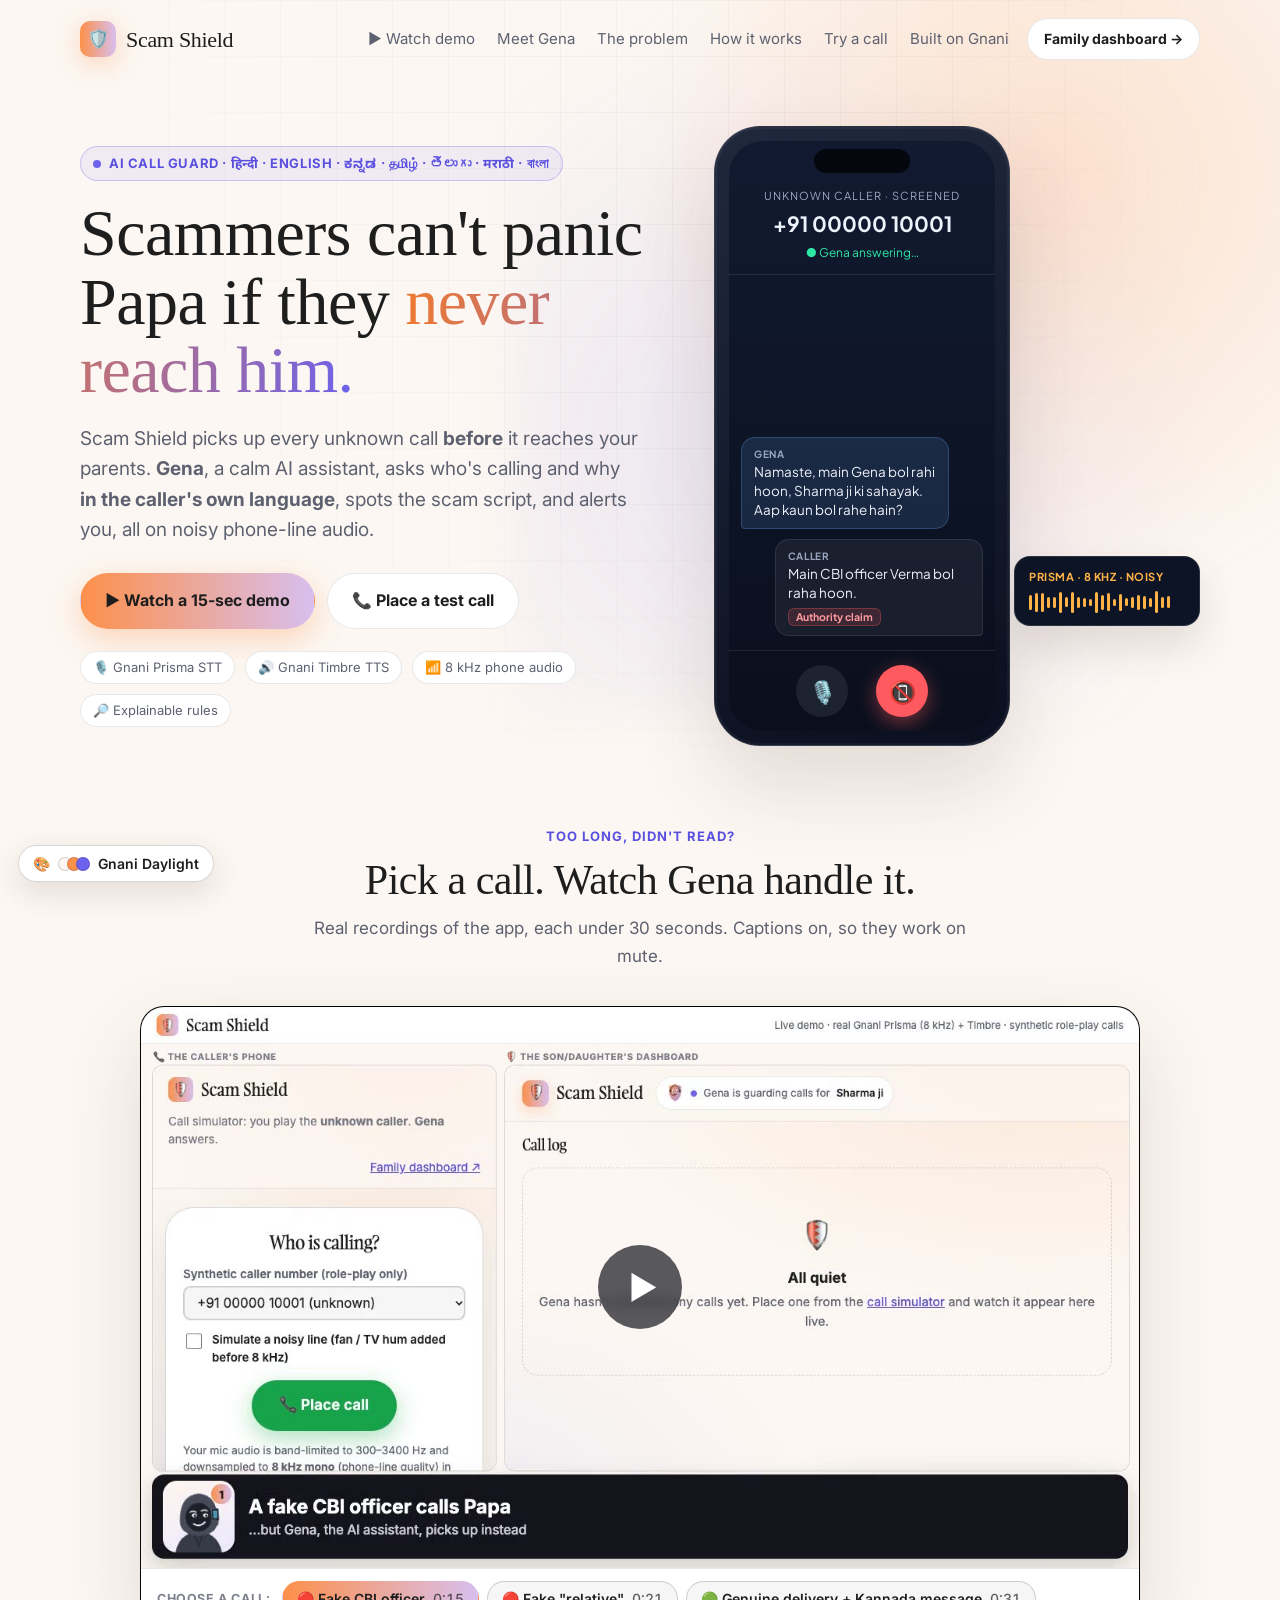
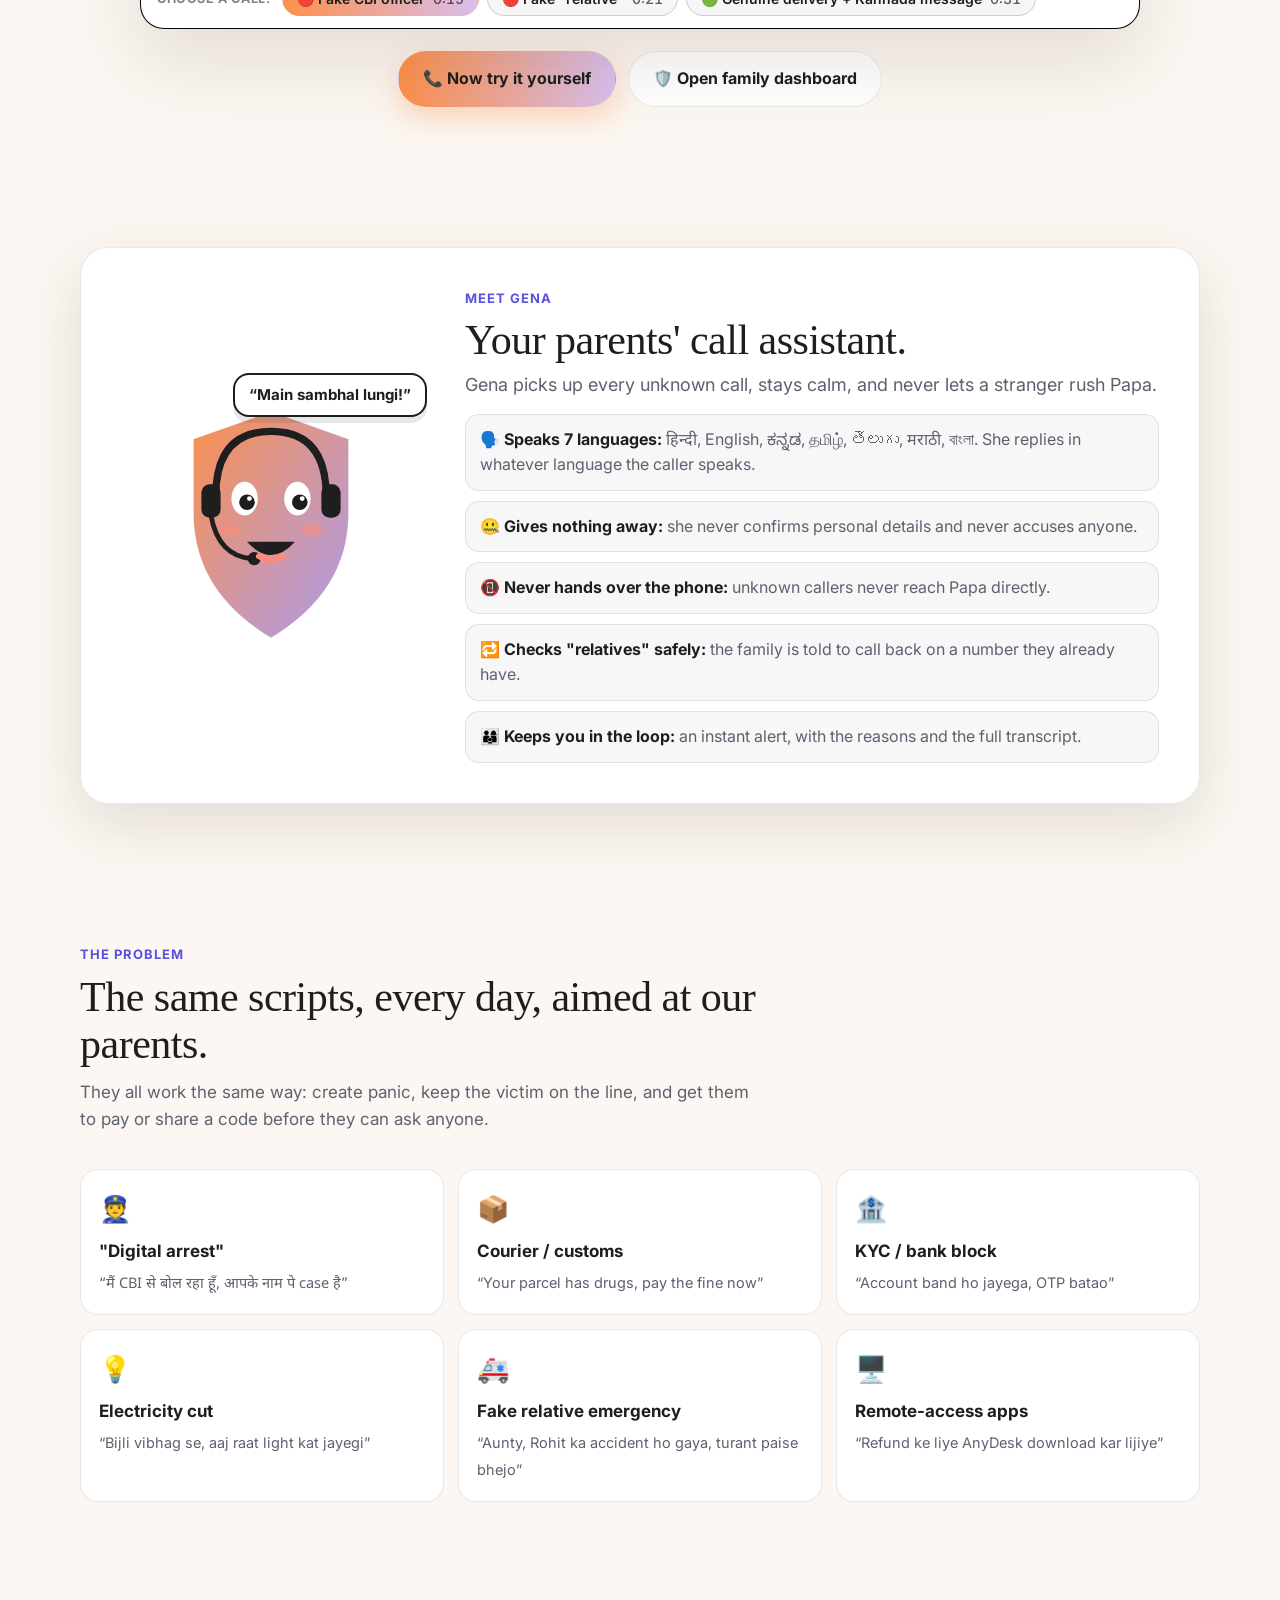
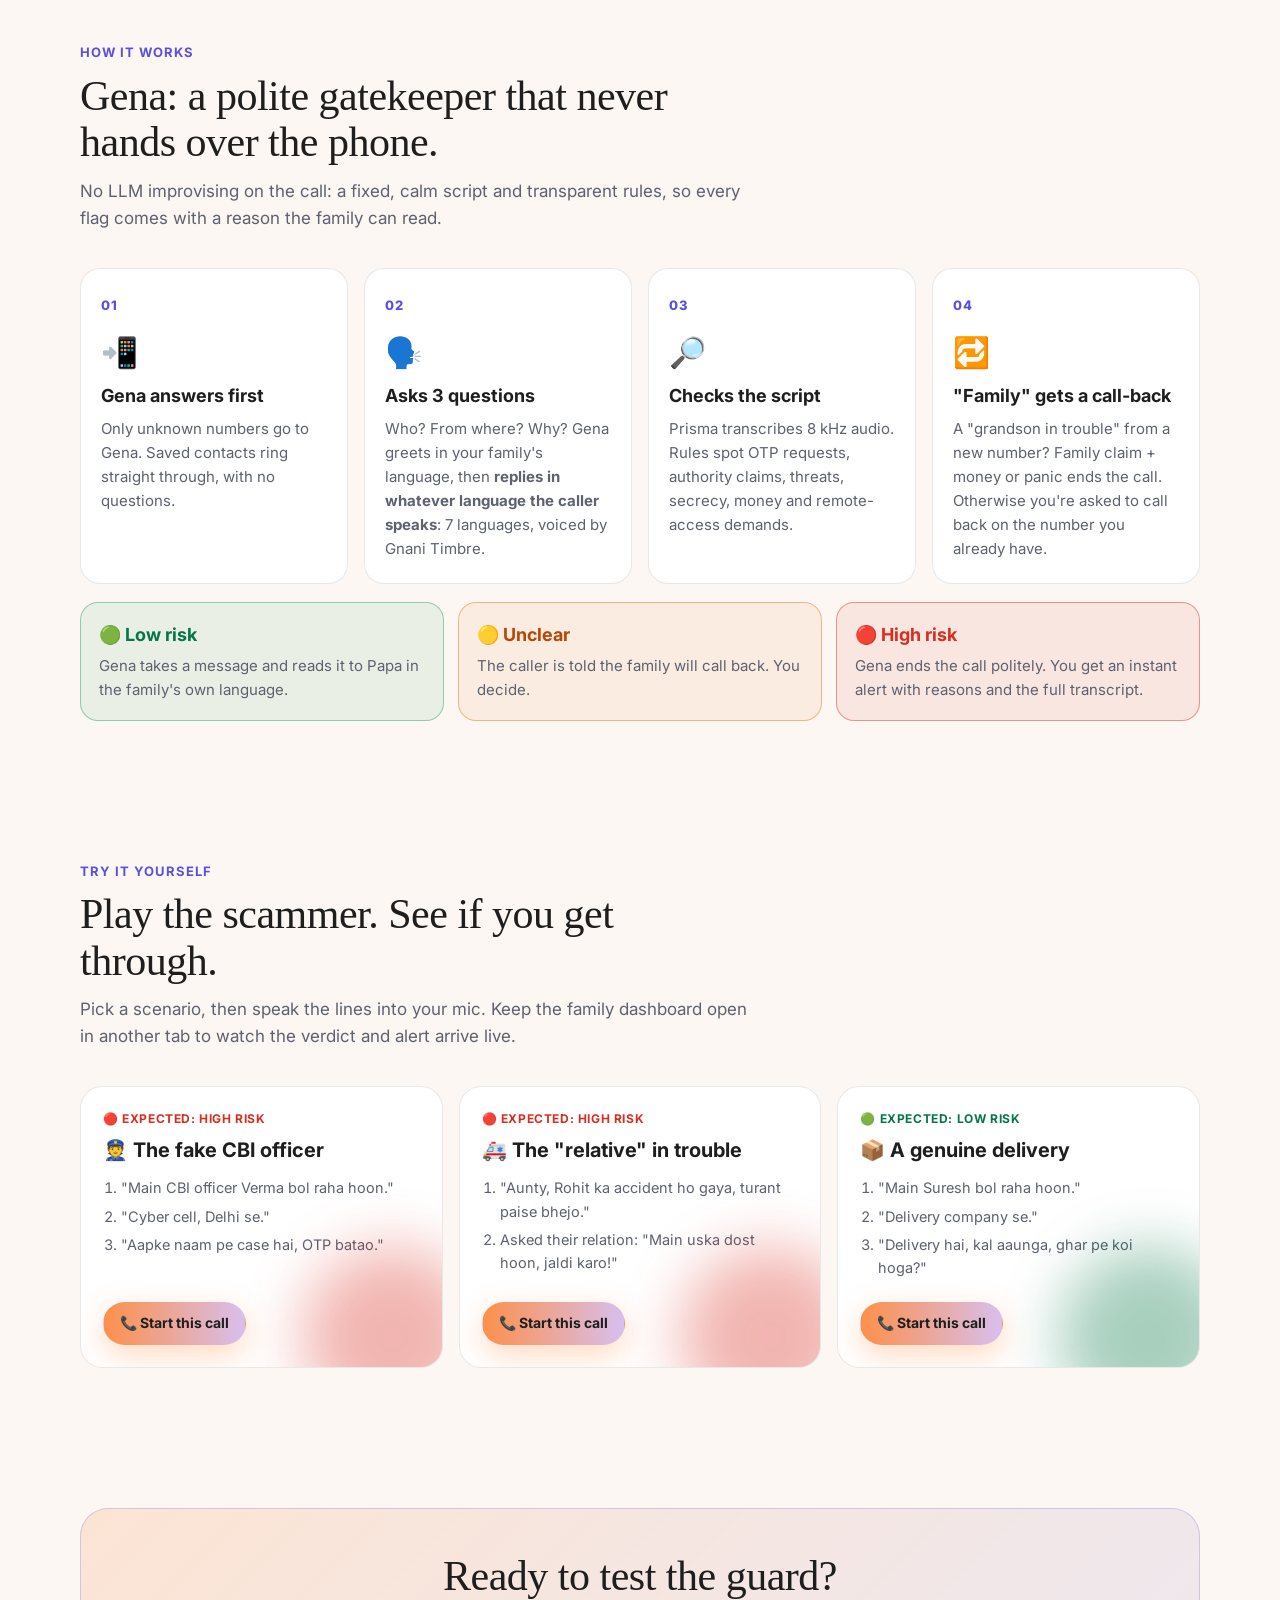
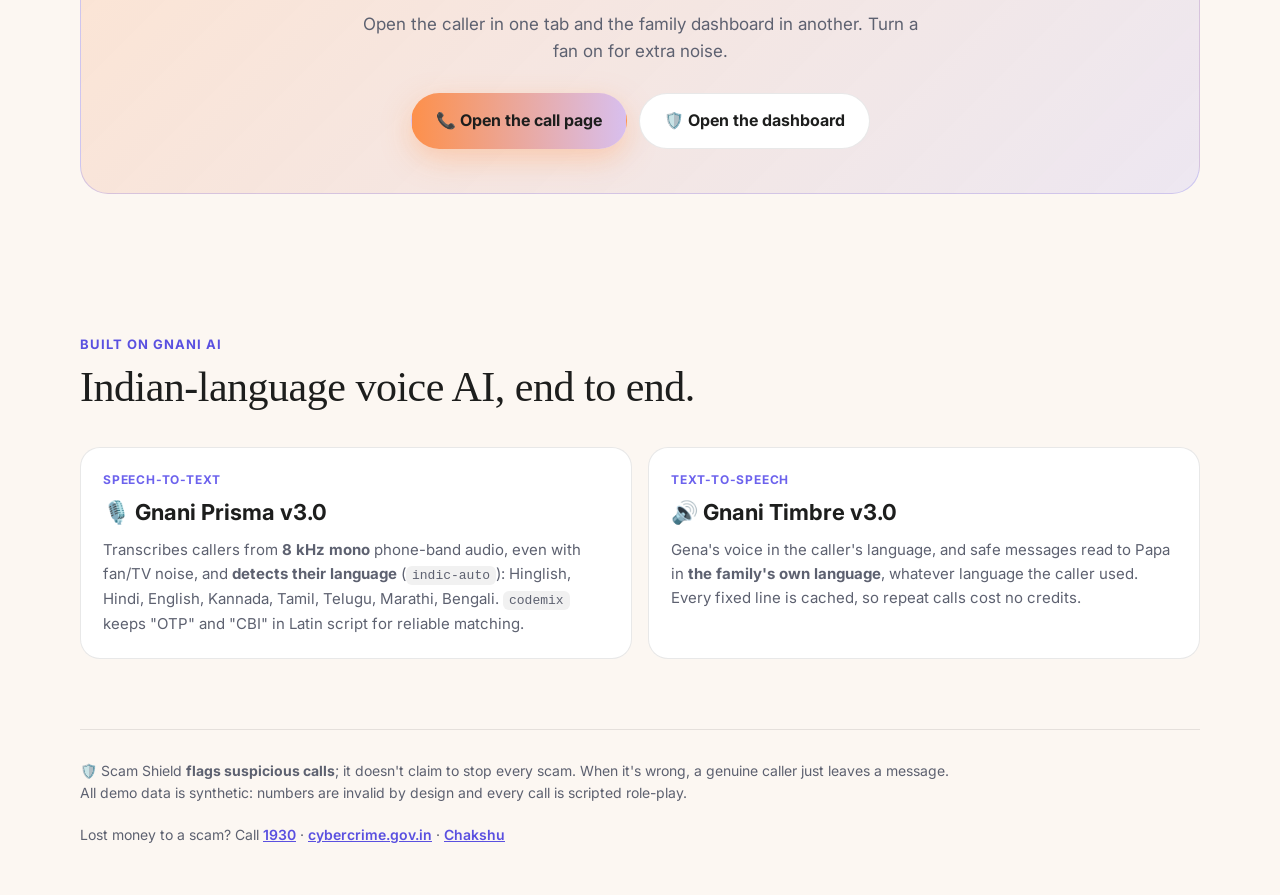
==== commit ad0f1cc4: "Home page: name Gena in the phone animation and re-record the demo clips with Gena Co-Authored-By: C" ====
--- a/static/index.html
+++ b/static/index.html
@@ -287,9 +287,9 @@
       </div>
       <div class="chapters" id="chapters" role="tablist" aria-label="Choose a call to watch">
         <span class="pick">Choose a call:</span>
-        <button role="tab" data-case="cbi" class="on" aria-selected="true">🔴 Fake CBI officer <em>0:14</em></button>
-        <button role="tab" data-case="relative" aria-selected="false">🔴 Fake "relative" <em>0:19</em></button>
-        <button role="tab" data-case="delivery" aria-selected="false">🟢 Genuine delivery + Kannada message <em>0:30</em></button>
+        <button role="tab" data-case="cbi" class="on" aria-selected="true">🔴 Fake CBI officer <em>0:15</em></button>
+        <button role="tab" data-case="relative" aria-selected="false">🔴 Fake "relative" <em>0:21</em></button>
+        <button role="tab" data-case="delivery" aria-selected="false">🟢 Genuine delivery + Kannada message <em>0:31</em></button>
       </div>
     </div>
     <div class="watch-cta"><a class="btn primary" href="/caller">📞 Now try it yourself</a><a class="btn ghost" href="/dashboard">🛡️ Open family dashboard</a></div>
@@ -419,7 +419,7 @@
 
 // looping mock call in the phone
 const SCRIPT = [
-  ['agent', 'Namaste, main Sharma ji ki sahayak bol rahi hoon. Aap kaun bol rahe hain?'],
+  ['agent', 'Namaste, main Gena bol rahi hoon, Sharma ji ki sahayak. Aap kaun bol rahe hain?'],
   ['caller', 'Main CBI officer Verma bol raha hoon.', ['Authority claim']],
   ['agent', 'Aapne kis kaam ke liye call kiya hai?'],
   ['caller', 'Aapke naam pe case hai, OTP batao, kisi ko mat batana.', ['Threat', 'OTP request', 'Secrecy']],
